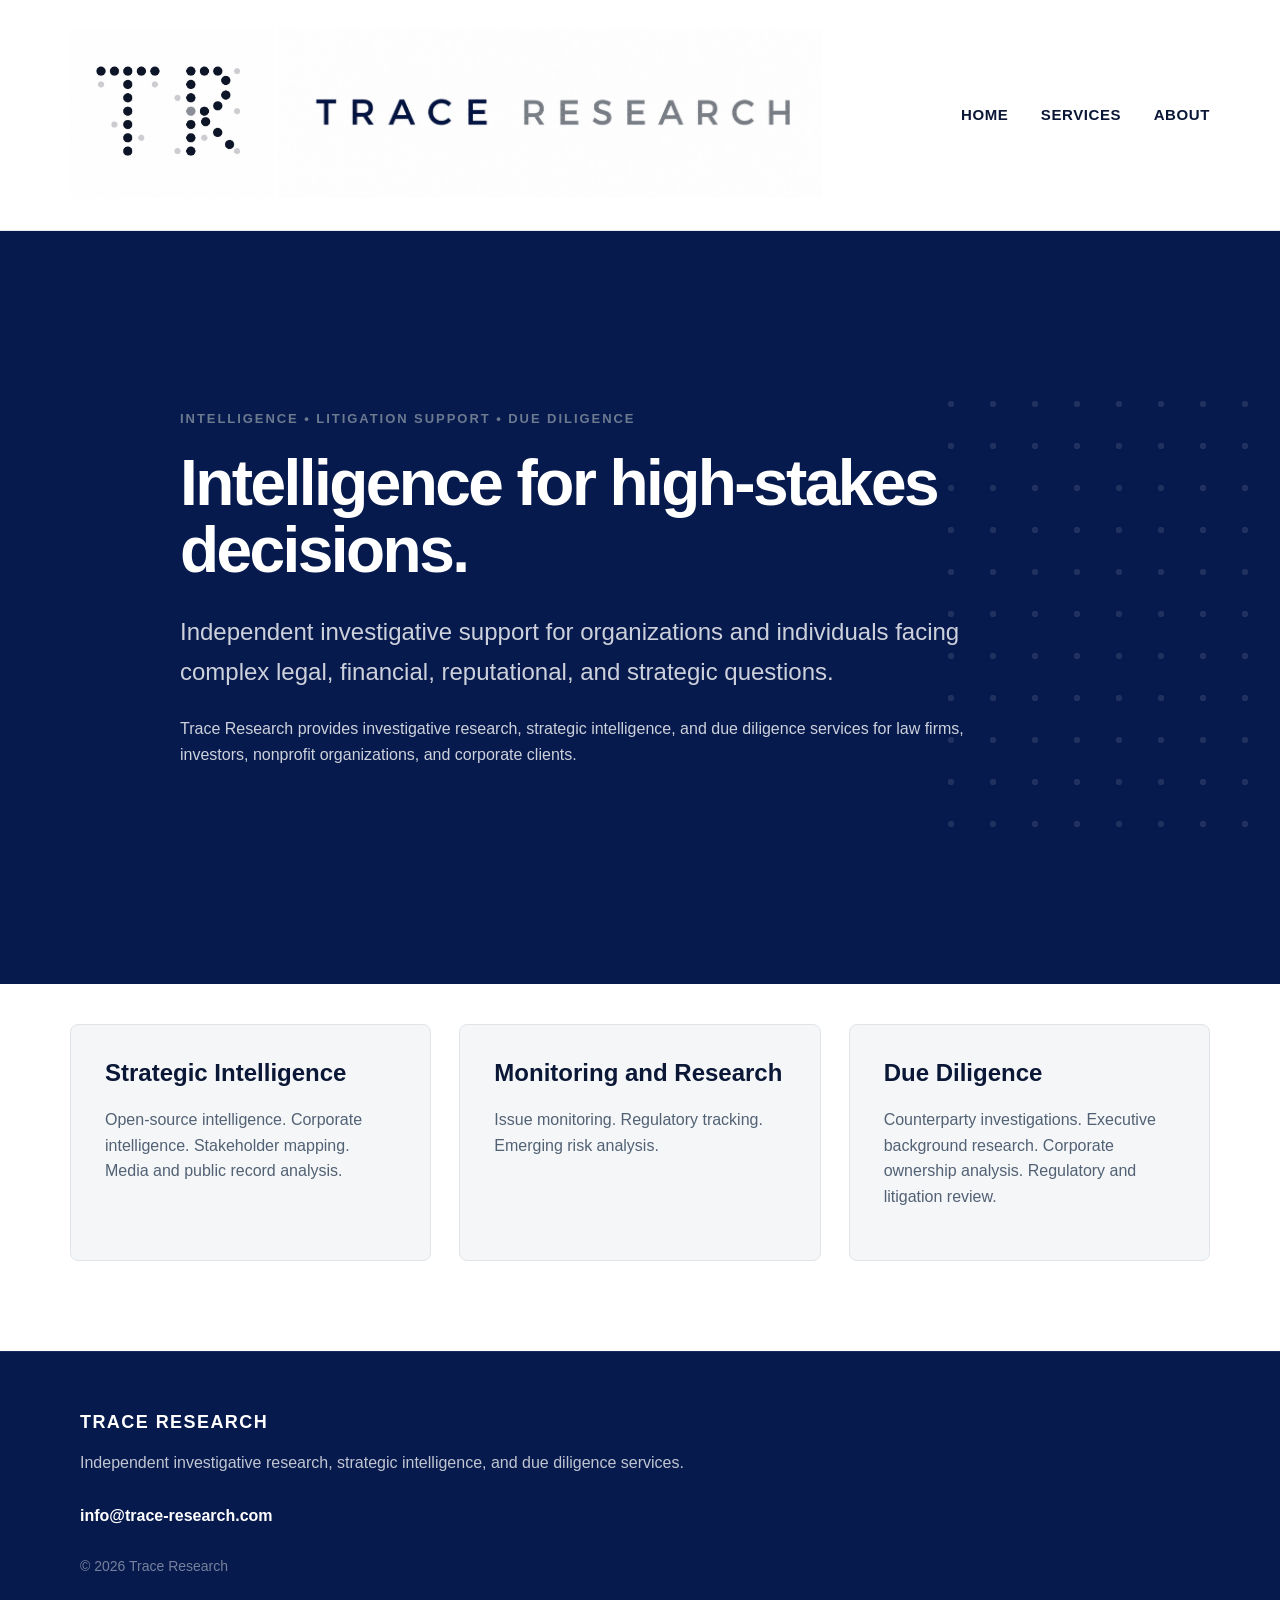
==== index.html @ 45f41316 "Update site language and add header logo." ====
<!DOCTYPE html>
<html lang="en">
<head>
  <meta charset="UTF-8">
  <meta name="viewport" content="width=device-width, initial-scale=1.0">
  <title>Trace Research</title>
  <link rel="stylesheet" href="styles.css">
</head>


<body>

<header>
    <div class="logo-container">
<img src="logo2.jpeg" alt="Trace Research Logo" class="logo-mark">
<img src="trace logo 3.png" alt="Trace Research" class="logo-wordmark">
    </div>

    <nav>
        <a href="index.html">Home</a>
        <a href="services.html">Services</a>
        <a href="about.html">About</a>
    </nav>
</header>

<section class="hero">

    <div class="hero-layout">

    <div class="hero-content">
        <!-- your text -->
    </div>

    <div class="hero-graphic">
    <div class="dot-grid"></div>
</div>

</div>

   <section class="hero">

    <div class="eyebrow">
        Intelligence • Litigation Support • Due Diligence
    </div>

    <h1>Intelligence for high-stakes decisions.</h1>

    <p class="hero-intro">
        Independent investigative support for organizations and individuals facing complex legal, financial, reputational, and strategic questions.
    </p>

    <p>
        Trace Research provides investigative research, strategic intelligence, and due diligence services for law firms, investors, nonprofit organizations, and corporate clients. 
    </p>

</section>

</div>

<div class="hero-graphic">
  <div class="dot-grid"></div>
</div>

</section>

</section>

<section class="services-preview">

    <div class="card">
        <h2>Strategic Intelligence</h2>
        <p>
           Open-source intelligence.
           Corporate intelligence.
           Stakeholder mapping.
           Media and public record analysis. 
        </p>
    </div>

    <div class="card">
        <h2>Monitoring and Research</h2>
        <p>
          Issue monitoring.
          Regulatory tracking.
          Emerging risk analysis. 
        </p>
    </div>

    <div class="card">
        <h2>Due Diligence</h2>
        <p>
            Counterparty investigations.
            Executive background research.
            Corporate ownership analysis.
            Regulatory and litigation review.
        </p>
    </div>

</section>

<footer>
    <div class="footer-content">
        <h3>Trace Research</h3>

        <p>
            Independent investigative research, strategic intelligence,
            and due diligence services.
        </p>

        <a href="mailto:info@trace-research.com">
            info@trace-research.com
        </a>

        <p class="copyright">
            © 2026 Trace Research
        </p>
    </div>
</footer>
</body>
</html>
---- styles.css ----
* {
  box-sizing: border-box;
}

body {
  margin: 0;
  font-family: Arial, Helvetica, sans-serif;
  background: #ffffff;
  color: #0b1736;
}

header {
  display: flex;
  justify-content: space-between;
  align-items: center;
  padding: 28px 70px;
  border-bottom: 1px solid #e6e8ec;
}

.logo-container img {
  height: 170px;
  width: auto;

  .logo-container {
    display: flex;
    align-items: center;
    gap: 24px;
}

.logo-mark {
    height: 110px;
    width: auto;
}

.logo-wordmark {
    height: 42px;
    width: auto;
}
}

nav a {
  margin-left: 28px;
  text-decoration: none;
  color: #0b1736;
  font-size: 15px;
  font-weight: 600;
  letter-spacing: 0.04em;
  text-transform: uppercase;
}

.hero {
    position: relative;
    background: #071a4d;
    color: white;
    padding: 90px 90px 100px;
    overflow: hidden;

}

.hero h1 {
  font-size: 64px;
  line-height: 1.05;
  margin: 0 0 28px;
  letter-spacing: -0.04em;
}

.hero p {
    Trusted by attorneys, investors, family offices, and private clients requiring discreet investigative support.
  font-size: 22px;
  line-height: 1.65;
  max-width: 850px;
  color: rgba(255,255,255,.8);
}

.button {
  display: inline-block;
  margin-top: 34px;
  padding: 16px 26px;
  background: #0b1736;
  color: white;
  text-decoration: none;
  border-radius: 4px;
  font-weight: 700;
}

.services-preview {
  display: grid;
  grid-template-columns: repeat(3, 1fr);
  gap: 28px;
  padding: 40px 70px 90px;
}

.card {
  background: #f4f6f8;
  padding: 34px;
  border-radius: 8px;
  border: 1px solid #e1e5ea;
}

.card h2 {
  margin-top: 0;
  font-size: 24px;
}

.card p {
  color: #526174;
  line-height: 1.6;
}

.eyebrow {
    text-transform: uppercase;
    letter-spacing: 0.15em;
    font-size: 13px;
    font-weight: 700;
    color: #6C7A90;
    margin-bottom: 24px;
}

.hero-intro {
    font-size: 24px;
    line-height: 1.5;
    color: #071a4d;
    max-width: 850px;
    margin-bottom: 24px;
}

.hero-layout {
    display: grid;
    grid-template-columns: 1.2fr 0.8fr;
    align-items: center;
    gap: 80px;
}

.hero-layout {
    display: grid;
    grid-template-columns: 1.3fr 0.7fr;
    gap: 60px;
    align-items: center;
}

.hero-graphic {
    position: absolute;
    right: -100px;
    top: 50%;
    transform: translateY(-50%);
    z-index: 1;
}

  .dot-grid {
    width: 450px;
    height: 450px;

    background-image:
      radial-gradient(circle,
      rgba(255,255,255,.10) 3px,
      transparent 3px);

    background-size: 42px 42px;

    opacity: .5;
}
.page-hero {
  background: #071a4d;
  color: white;
  padding: 110px 70px 90px;
}

.page-hero h1 {
  font-size: 56px;
  line-height: 1.08;
  max-width: 900px;
  margin: 0 0 28px;
  letter-spacing: -0.04em;
}

.page-hero p {
  font-size: 22px;
  line-height: 1.6;
  max-width: 850px;
  color: rgba(255,255,255,0.75);
}

.content-section {
  padding: 80px 70px;
}

.two-column {
  display: grid;
  grid-template-columns: 0.8fr 1.4fr;
  gap: 80px;
}

.content-section h2 {
  font-size: 36px;
  margin: 0;
  color: #071a4d;
}

.content-section p {
  font-size: 20px;
  line-height: 1.7;
  color: #46546a;
  margin-top: 0;
}

.values-grid,
.capabilities-grid {
  display: grid;
  grid-template-columns: repeat(3, 1fr);
  gap: 28px;
  padding: 20px 70px 90px;
}

.capabilities-grid {
  grid-template-columns: repeat(2, 1fr);
  padding-top: 80px;
}

.value-card,
.capability-card {
  background: #f4f6f8;
  border: 1px solid #e1e5ea;
  border-radius: 8px;
  padding: 34px;
}

.capability-card span {
  display: block;
  color: #6c7a90;
  font-weight: 700;
  letter-spacing: 0.12em;
  margin-bottom: 22px;
}

.value-card h3,
.capability-card h2 {
  margin-top: 0;
  color: #071a4d;
}

.value-card p,
.capability-card p {
  color: #526174;
  line-height: 1.65;
}

footer {
    background: #071a4d;
    color: white;
    padding: 60px 80px;
    border-top: 1px solid rgba(255,255,255,.08);
}

.footer-content {
    max-width: 900px;
}

.footer-content h3 {
    margin: 0 0 15px;
    letter-spacing: .08em;
    text-transform: uppercase;
    font-size: 18px;
}

.footer-content p {
    color: rgba(255,255,255,.75);
    line-height: 1.7;
}

.footer-content a {
    display: inline-block;
    margin-top: 15px;
    color: white;
    text-decoration: none;
    font-weight: 600;
}

.copyright {
    margin-top: 30px;
    font-size: 14px;
    opacity: .6;
}

.about-content {
  max-width: 900px;
  margin: 0 auto;
  padding: 80px 40px;
}

.about-content p {
  font-size: 20px;
  line-height: 1.65;
  color: #0b1736;
  margin-bottom: 28px;
}

.about-kicker {
  font-size: 28px !important;
  line-height: 1.3 !important;
  color: #46546a !important;
  margin-bottom: 36px !important;
}
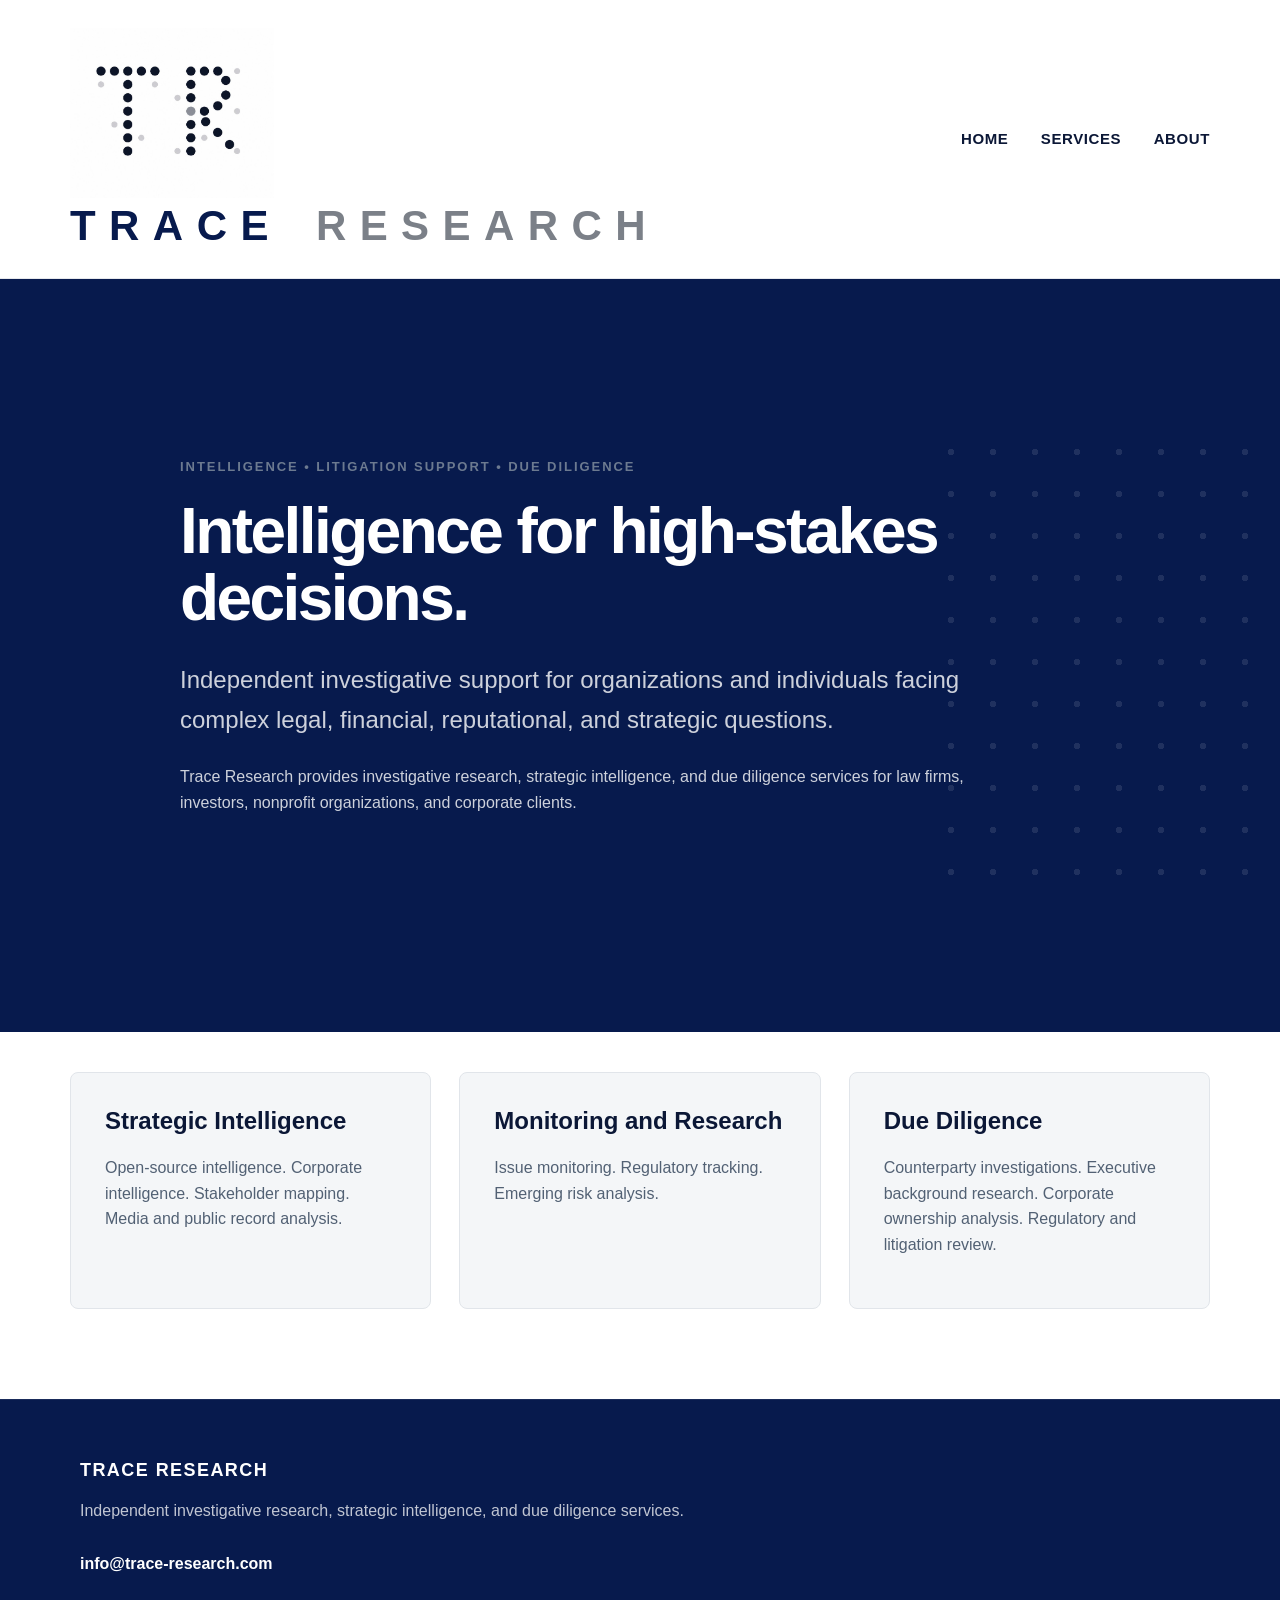
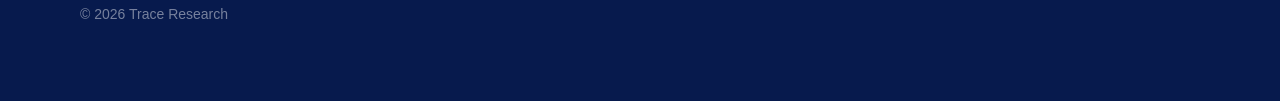
==== commit f5ab5990: "Update logo header and index text" ====
--- a/index.html
+++ b/index.html
@@ -7,13 +7,16 @@
   <link rel="stylesheet" href="styles.css">
 </head>
 
-
 <body>
 
 <header>
     <div class="logo-container">
 <img src="logo2.jpeg" alt="Trace Research Logo" class="logo-mark">
-<img src="trace logo 3.png" alt="Trace Research" class="logo-wordmark">
+
+<div class="animated-wordmark">
+    <span class="trace-word">TRACE</span>
+    <span class="rotating-word" id="rotatingWord">RESEARCH</span>
+</div>
     </div>
 
     <nav>
@@ -116,5 +119,24 @@
         </p>
     </div>
 </footer>
+<script>
+  const rotatingWord = document.getElementById("rotatingWord");
+  const words = ["RESEARCH", "STRATEGIES", "COMMUNICATIONS"];
+  let index = 0;
+
+  const interval = setInterval(() => {
+    rotatingWord.classList.add("fade-out");
+
+    setTimeout(() => {
+      index++;
+      rotatingWord.textContent = words[index];
+      rotatingWord.classList.remove("fade-out");
+
+      if (index === words.length - 1) {
+        clearInterval(interval);
+      }
+    }, 450);
+  }, 1100);
+</script>
 </body>
 </html>
--- a/styles.css
+++ b/styles.css
@@ -37,6 +37,32 @@
     height: 42px;
     width: auto;
 }
+}
+
+.animated-wordmark {
+  display: flex;
+  align-items: center;
+  gap: 34px;
+  font-family: Arial, Helvetica, sans-serif;
+  font-weight: 700;
+  letter-spacing: 0.32em;
+  font-size: 42px;
+  text-transform: uppercase;
+  white-space: nowrap;
+}
+
+.trace-word {
+  color: #071a4d;
+}
+
+.rotating-word {
+  color: #7b8088;
+  transition: opacity 0.45s ease, transform 0.45s ease;
+}
+
+.rotating-word.fade-out {
+  opacity: 0;
+  transform: translateY(8px);
 }
 
 nav a {
@@ -300,4 +326,88 @@
   line-height: 1.3 !important;
   color: #46546a !important;
   margin-bottom: 36px !important;
+}
+
+@media (max-width: 768px) {
+  header {
+    flex-direction: column;
+    align-items: flex-start;
+    padding: 28px 24px;
+    gap: 24px;
+  }
+
+  .logo-container {
+    flex-direction: column;
+    align-items: flex-start;
+    gap: 12px;
+  }
+
+  .logo-mark {
+    height: 90px;
+  }
+
+  .logo-wordmark {
+    height: 28px;
+  }
+
+  nav {
+    display: flex;
+    gap: 18px;
+    flex-wrap: wrap;
+  }
+
+  nav a {
+    margin-left: 0;
+    font-size: 13px;
+  }
+
+  .hero,
+  .page-hero {
+    padding: 70px 24px;
+  }
+
+  .hero h1,
+  .page-hero h1 {
+    font-size: 42px;
+    line-height: 1.08;
+  }
+
+  .hero p,
+  .hero-intro,
+  .page-hero p {
+    font-size: 18px;
+    line-height: 1.6;
+  }
+
+  .hero-graphic,
+  .dot-grid {
+    display: none;
+  }
+
+  .services-preview,
+  .capabilities-grid,
+  .values-grid {
+    grid-template-columns: 1fr;
+    padding: 40px 24px;
+  }
+
+  .card,
+  .capability-card,
+  .value-card {
+    padding: 28px;
+  }
+
+  .about-content,
+  .content-section {
+    padding: 60px 24px;
+  }
+
+  .two-column {
+    grid-template-columns: 1fr;
+    gap: 32px;
+  }
+
+  footer {
+    padding: 50px 24px;
+  }
 }
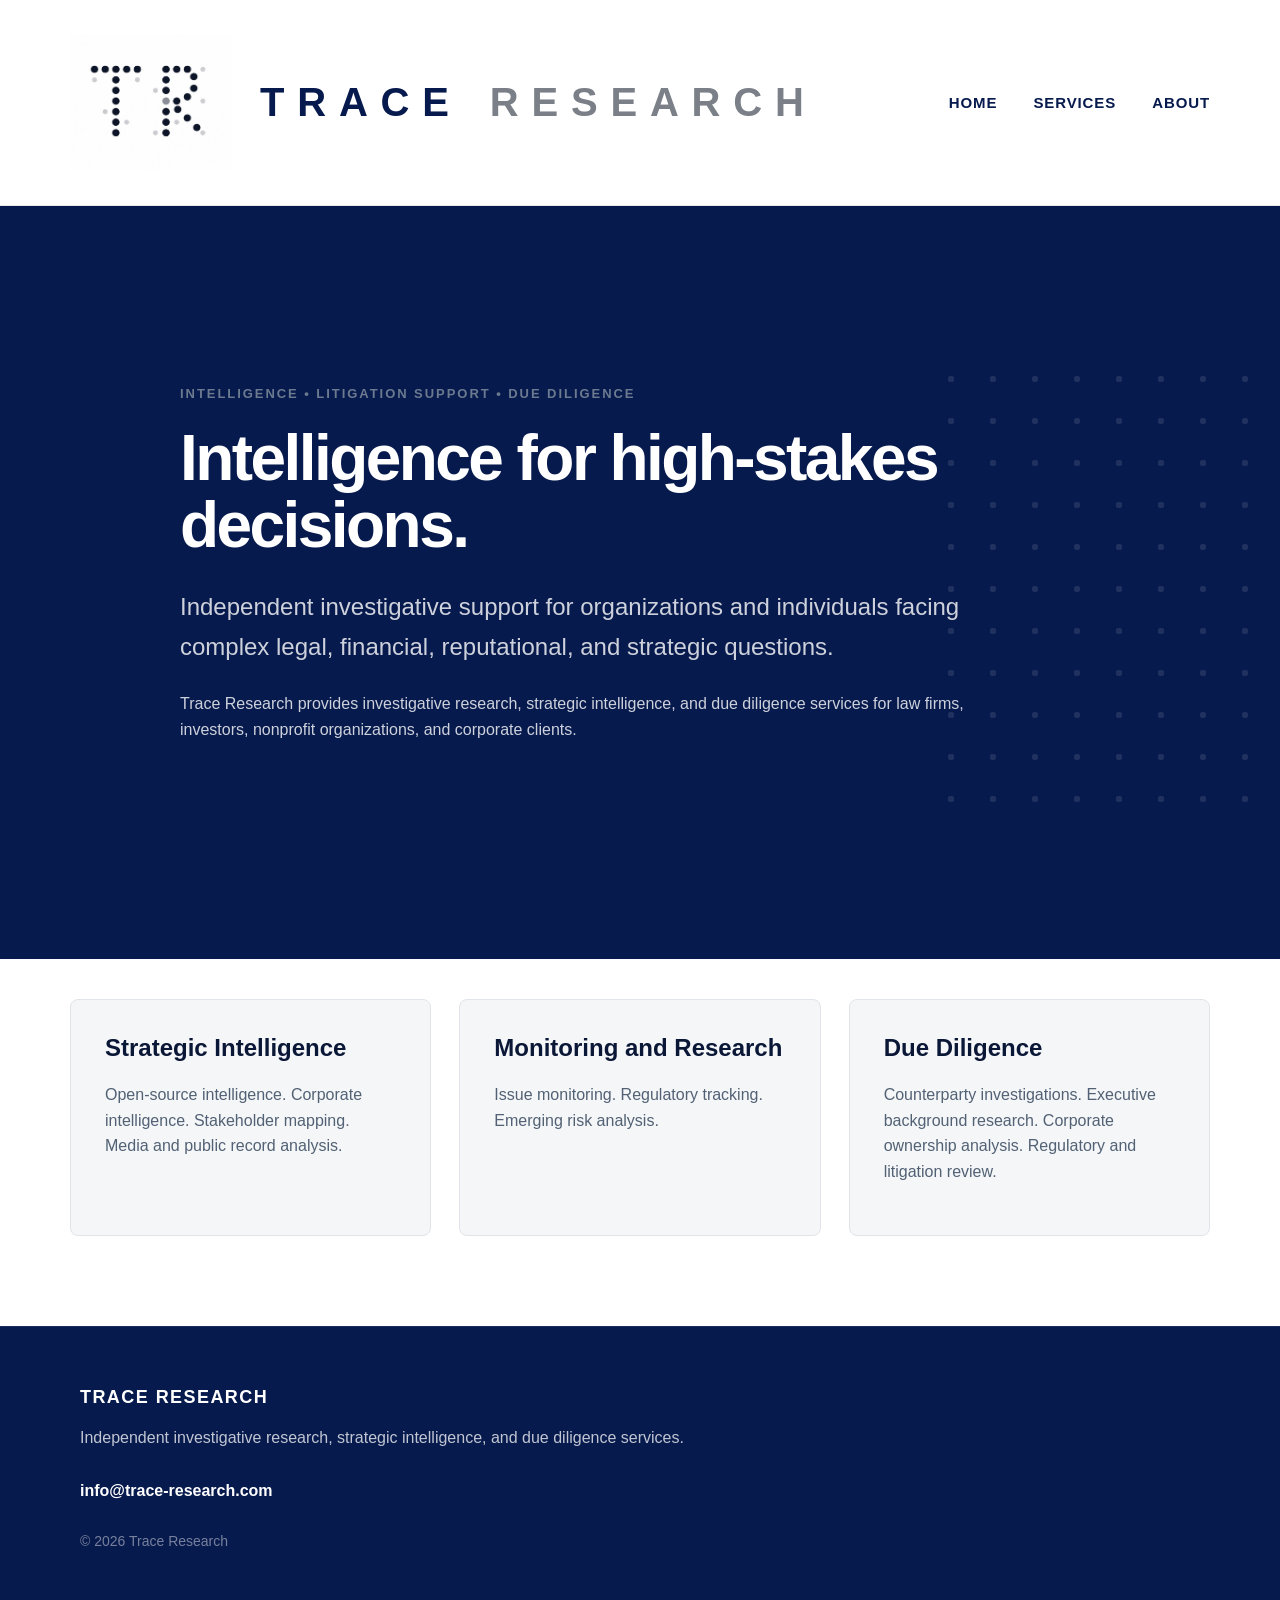
==== commit 0285c87b: "update media visibility and logo placement" ====
--- a/index.html
+++ b/index.html
@@ -10,20 +10,22 @@
 <body>
 
 <header>
-    <div class="logo-container">
-<img src="logo2.jpeg" alt="Trace Research Logo" class="logo-mark">
+  <div class="logo-container">
+    <a href="index.html" class="brand-link">
+      <img src="logo2.jpeg" alt="TR Logo" class="logo-mark">
 
-<div class="animated-wordmark">
-    <span class="trace-word">TRACE</span>
-    <span class="rotating-word" id="rotatingWord">RESEARCH</span>
-</div>
-    </div>
+      <div class="animated-wordmark">
+        <span class="trace-word">TRACE</span>
+        <span class="rotating-word" id="rotatingWord">RESEARCH</span>
+      </div>
+    </a>
+  </div>
 
-    <nav>
-        <a href="index.html">Home</a>
-        <a href="services.html">Services</a>
-        <a href="about.html">About</a>
-    </nav>
+  <nav>
+    <a href="index.html">Home</a>
+    <a href="services.html">Services</a>
+    <a href="about.html">About</a>
+  </nav>
 </header>
 
 <section class="hero">
@@ -120,23 +122,33 @@
     </div>
 </footer>
 <script>
-  const rotatingWord = document.getElementById("rotatingWord");
-  const words = ["RESEARCH", "STRATEGIES", "COMMUNICATIONS"];
-  let index = 0;
+const rotatingWord = document.getElementById("rotatingWord");
 
-  const interval = setInterval(() => {
-    rotatingWord.classList.add("fade-out");
+const words = [
+  "RESEARCH",
+  "STRATEGY",
+  "COMMUNICATIONS",
+  "RESEARCH"
+];
 
-    setTimeout(() => {
-      index++;
-      rotatingWord.textContent = words[index];
-      rotatingWord.classList.remove("fade-out");
+let index = 0;
 
-      if (index === words.length - 1) {
-        clearInterval(interval);
-      }
-    }, 450);
-  }, 1100);
+const interval = setInterval(() => {
+  rotatingWord.classList.add("fade-out");
+
+  setTimeout(() => {
+    index++;
+
+    rotatingWord.textContent = words[index];
+
+    rotatingWord.classList.remove("fade-out");
+
+    if (index === words.length - 1) {
+      clearInterval(interval);
+    }
+  }, 500);
+
+}, 2000);
 </script>
 </body>
 </html>
--- a/styles.css
+++ b/styles.css
@@ -14,39 +14,37 @@
   display: flex;
   justify-content: space-between;
   align-items: center;
-  padding: 28px 70px;
+  padding: 35px 70px;
   border-bottom: 1px solid #e6e8ec;
-}
-
-.logo-container img {
-  height: 170px;
+  background: white;
+}
+
+.logo-container {
+  display: flex;
+  align-items: center;
+}
+
+.brand-link {
+  display: flex;
+  align-items: center;
+  gap: 28px;
+  text-decoration: none;
+}
+
+.logo-mark {
+  height: 135px;
   width: auto;
-
-  .logo-container {
-    display: flex;
-    align-items: center;
-    gap: 24px;
-}
-
-.logo-mark {
-    height: 110px;
-    width: auto;
-}
-
-.logo-wordmark {
-    height: 42px;
-    width: auto;
-}
+  display: block;
 }
 
 .animated-wordmark {
   display: flex;
   align-items: center;
-  gap: 34px;
+  gap: 28px;
   font-family: Arial, Helvetica, sans-serif;
   font-weight: 700;
   letter-spacing: 0.32em;
-  font-size: 42px;
+  font-size: 40px;
   text-transform: uppercase;
   white-space: nowrap;
 }
@@ -57,7 +55,7 @@
 
 .rotating-word {
   color: #7b8088;
-  transition: opacity 0.45s ease, transform 0.45s ease;
+  transition: opacity .45s ease, transform .45s ease;
 }
 
 .rotating-word.fade-out {
@@ -65,13 +63,19 @@
   transform: translateY(8px);
 }
 
+nav {
+  display: flex;
+  gap: 36px;
+  align-items: center;
+}
+
 nav a {
-  margin-left: 28px;
+  margin-left: 0;
   text-decoration: none;
-  color: #0b1736;
+  color: #071a4d;
   font-size: 15px;
-  font-weight: 600;
-  letter-spacing: 0.04em;
+  font-weight: 700;
+  letter-spacing: .06em;
   text-transform: uppercase;
 }
 
@@ -328,86 +332,56 @@
   margin-bottom: 36px !important;
 }
 
-@media (max-width: 768px) {
+@media (max-width: 900px) {
   header {
+    padding: 28px 24px;
     flex-direction: column;
     align-items: flex-start;
-    padding: 28px 24px;
     gap: 24px;
   }
 
-  .logo-container {
+  .brand-link {
+    gap: 16px;
+  }
+
+  .logo-mark {
+    height: 90px;
+  }
+
+  .animated-wordmark {
+    font-size: 24px;
+    letter-spacing: 0.22em;
+    gap: 14px;
+  }
+
+  nav {
+    gap: 22px;
+    flex-wrap: wrap;
+  }
+
+  nav a {
+    font-size: 13px;
+  }
+}
+
+@media (max-width: 520px) {
+  .brand-link {
+    align-items: flex-start;
+  }
+
+  .logo-mark {
+    height: 72px;
+  }
+
+  .animated-wordmark {
     flex-direction: column;
     align-items: flex-start;
-    gap: 12px;
-  }
-
-  .logo-mark {
-    height: 90px;
-  }
-
-  .logo-wordmark {
-    height: 28px;
-  }
-
-  nav {
-    display: flex;
-    gap: 18px;
-    flex-wrap: wrap;
-  }
-
-  nav a {
-    margin-left: 0;
-    font-size: 13px;
-  }
-
-  .hero,
-  .page-hero {
-    padding: 70px 24px;
-  }
-
-  .hero h1,
-  .page-hero h1 {
-    font-size: 42px;
-    line-height: 1.08;
-  }
-
-  .hero p,
-  .hero-intro,
-  .page-hero p {
-    font-size: 18px;
-    line-height: 1.6;
-  }
-
-  .hero-graphic,
-  .dot-grid {
-    display: none;
-  }
-
-  .services-preview,
-  .capabilities-grid,
-  .values-grid {
-    grid-template-columns: 1fr;
-    padding: 40px 24px;
-  }
-
-  .card,
-  .capability-card,
-  .value-card {
-    padding: 28px;
-  }
-
-  .about-content,
-  .content-section {
-    padding: 60px 24px;
-  }
-
-  .two-column {
-    grid-template-columns: 1fr;
-    gap: 32px;
-  }
-
-  footer {
-    padding: 50px 24px;
+    gap: 4px;
+    font-size: 22px;
+    letter-spacing: 0.18em;
+  }
+
+  header {
+    gap: 20px;
   }
 }
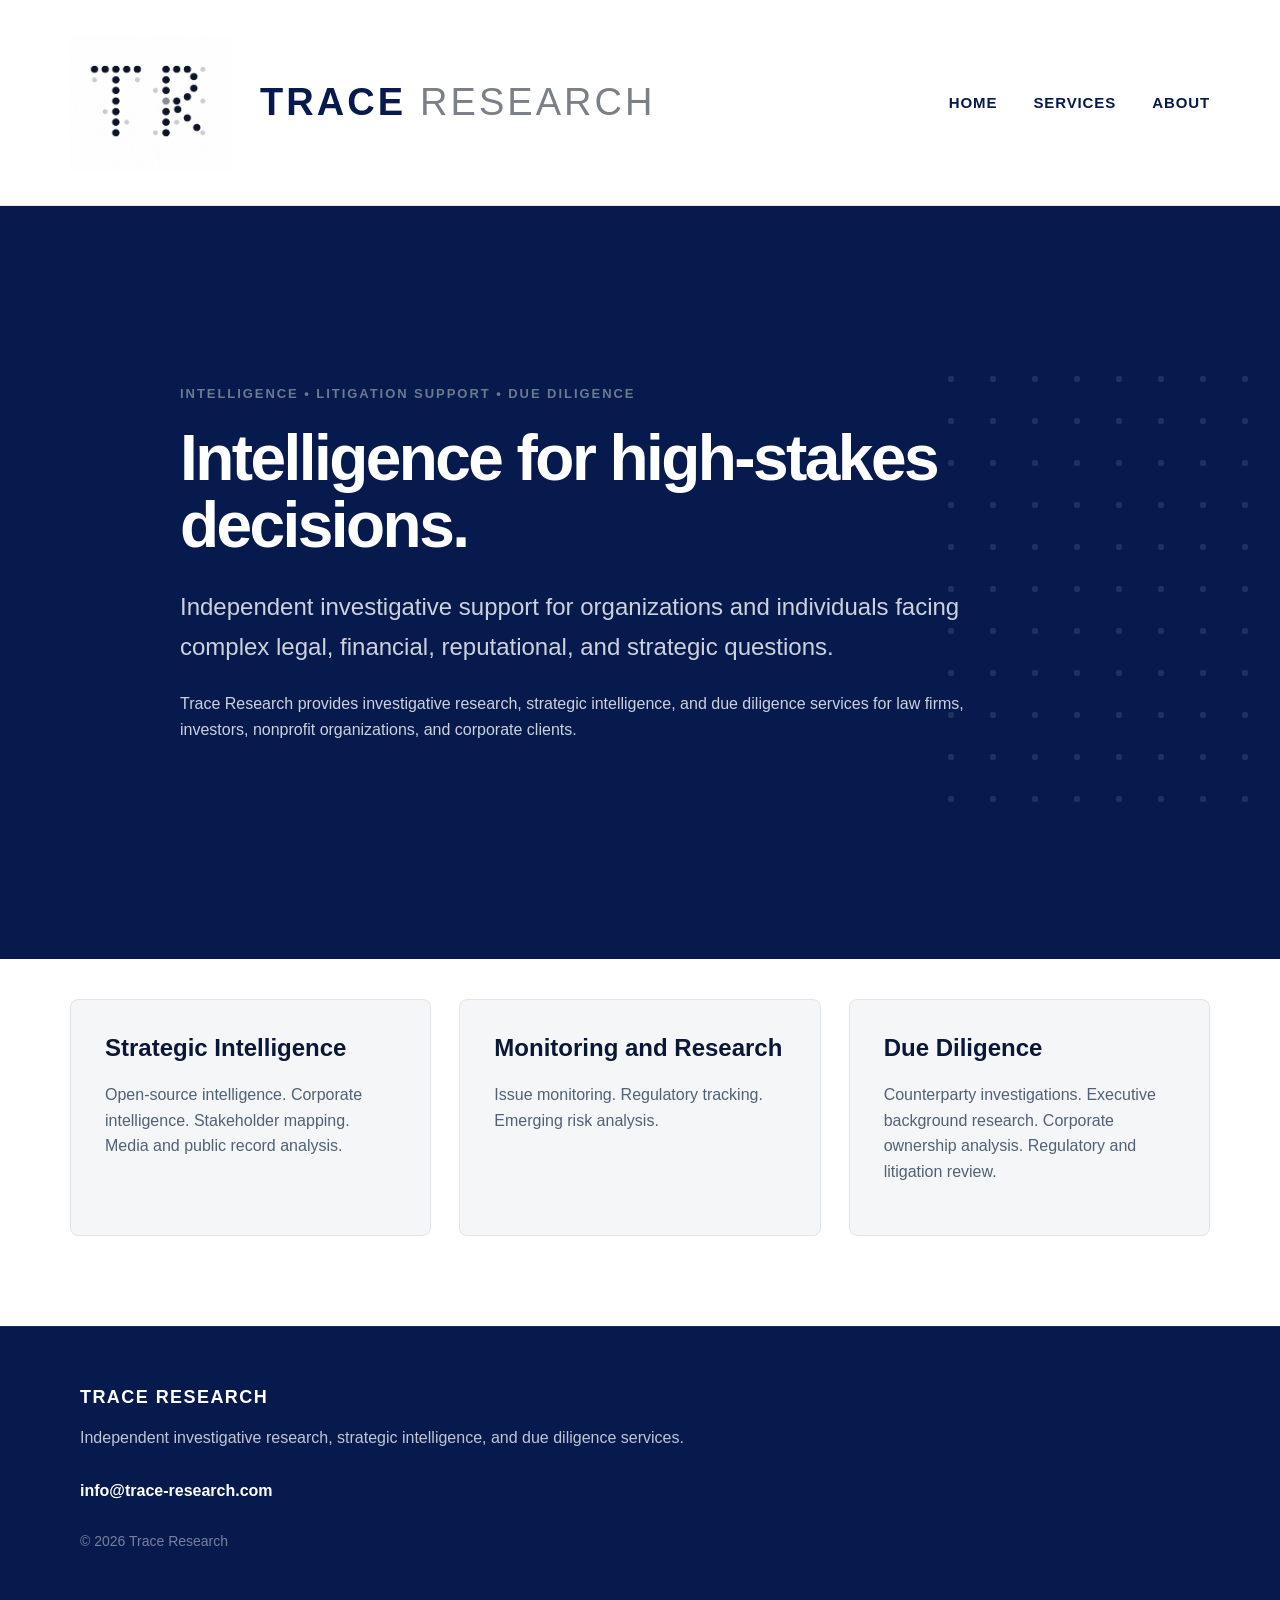
==== commit e186e591: "Update animated logo" ====
--- a/index.html
+++ b/index.html
@@ -126,7 +126,7 @@
 
 const words = [
   "RESEARCH",
-  "STRATEGY",
+  "STRATEGIES",
   "COMMUNICATIONS",
   "RESEARCH"
 ];
--- a/styles.css
+++ b/styles.css
@@ -40,21 +40,21 @@
 .animated-wordmark {
   display: flex;
   align-items: center;
-  gap: 28px;
-  font-family: Arial, Helvetica, sans-serif;
-  font-weight: 700;
-  letter-spacing: 0.32em;
-  font-size: 40px;
+  gap: 14px;
+  font-weight: 700;
+  letter-spacing: 0.08em;
+  font-size: 38px;
   text-transform: uppercase;
-  white-space: nowrap;
 }
 
 .trace-word {
   color: #071a4d;
+  font-weight: 700;
 }
 
 .rotating-word {
   color: #7b8088;
+  font-weight: 500;
   transition: opacity .45s ease, transform .45s ease;
 }
 
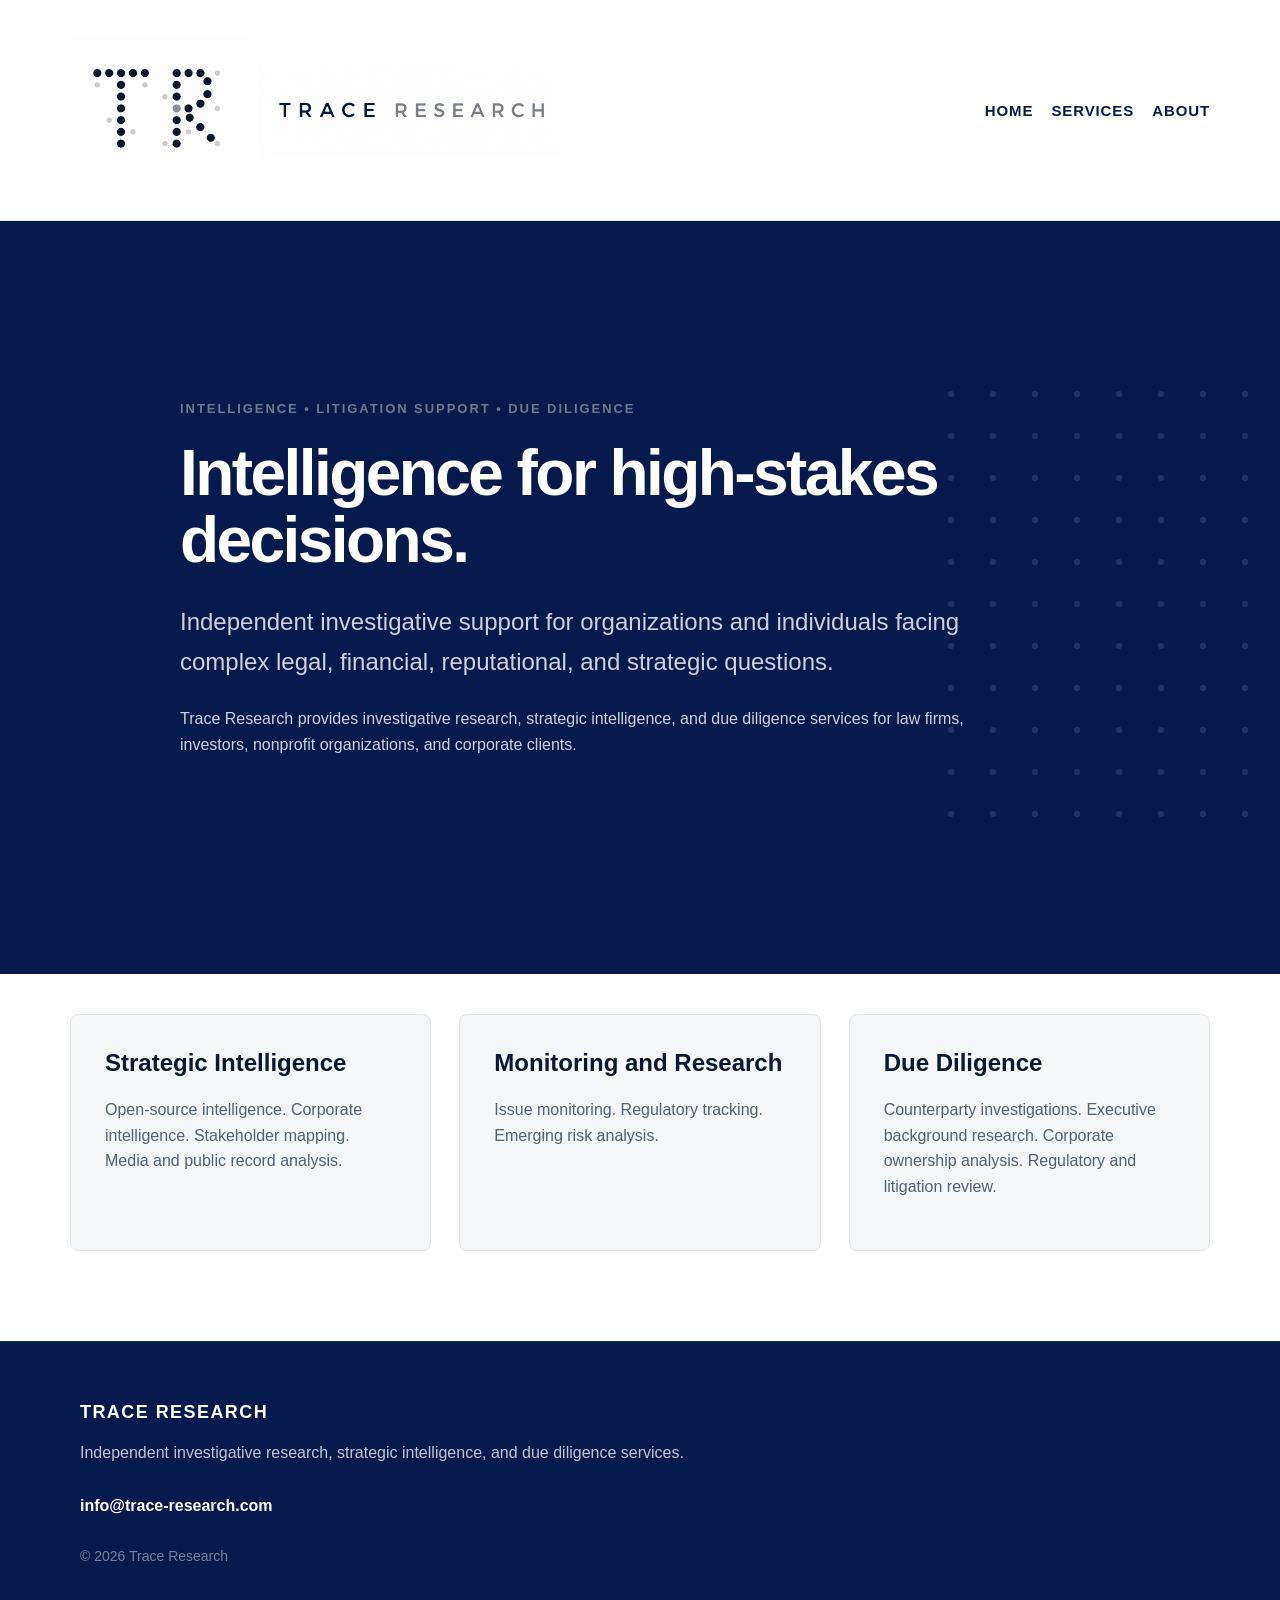
==== commit 0988cd8b: "Update wordmark" ====
--- a/index.html
+++ b/index.html
@@ -5,20 +5,17 @@
   <meta name="viewport" content="width=device-width, initial-scale=1.0">
   <title>Trace Research</title>
   <link rel="stylesheet" href="styles.css">
+  <link rel="preconnect" href="https://fonts.googleapis.com">
+
 </head>
 
 <body>
 
 <header>
-  <div class="logo-container">
-    <a href="index.html" class="brand-link">
-      <img src="logo2.jpeg" alt="TR Logo" class="logo-mark">
-
-      <div class="animated-wordmark">
-        <span class="trace-word">TRACE</span>
-        <span class="rotating-word" id="rotatingWord">RESEARCH</span>
-      </div>
-    </a>
+<div class="logo-container">
+    <img src="logo2.jpeg" alt="Trace Research Logo" class="logo-mark">
+    <img src="trace logo 3.png" alt="Trace Research" class="logo-wordmark">
+</div>
   </div>
 
   <nav>
@@ -121,34 +118,5 @@
         </p>
     </div>
 </footer>
-<script>
-const rotatingWord = document.getElementById("rotatingWord");
-
-const words = [
-  "RESEARCH",
-  "STRATEGIES",
-  "COMMUNICATIONS",
-  "RESEARCH"
-];
-
-let index = 0;
-
-const interval = setInterval(() => {
-  rotatingWord.classList.add("fade-out");
-
-  setTimeout(() => {
-    index++;
-
-    rotatingWord.textContent = words[index];
-
-    rotatingWord.classList.remove("fade-out");
-
-    if (index === words.length - 1) {
-      clearInterval(interval);
-    }
-  }, 500);
-
-}, 2000);
-</script>
 </body>
 </html>
--- a/styles.css
+++ b/styles.css
@@ -20,52 +20,24 @@
 }
 
 .logo-container {
-  display: flex;
-  align-items: center;
-}
-
-.brand-link {
-  display: flex;
-  align-items: center;
-  gap: 28px;
-  text-decoration: none;
+    display: flex;
+    align-items: center;
+    gap: 8px;
 }
 
 .logo-mark {
-  height: 135px;
-  width: auto;
-  display: block;
-}
-
-.animated-wordmark {
-  display: flex;
-  align-items: center;
-  gap: 14px;
-  font-weight: 700;
-  letter-spacing: 0.08em;
-  font-size: 38px;
-  text-transform: uppercase;
-}
-
-.trace-word {
-  color: #071a4d;
-  font-weight: 700;
-}
-
-.rotating-word {
-  color: #7b8088;
-  font-weight: 500;
-  transition: opacity .45s ease, transform .45s ease;
-}
-
-.rotating-word.fade-out {
-  opacity: 0;
-  transform: translateY(8px);
+    height: 150px;
+    width: auto;
+}
+
+.logo-wordmark {
+    height: 95px;
+    width: auto;
 }
 
 nav {
   display: flex;
-  gap: 36px;
+  gap: 18px;
   align-items: center;
 }
 
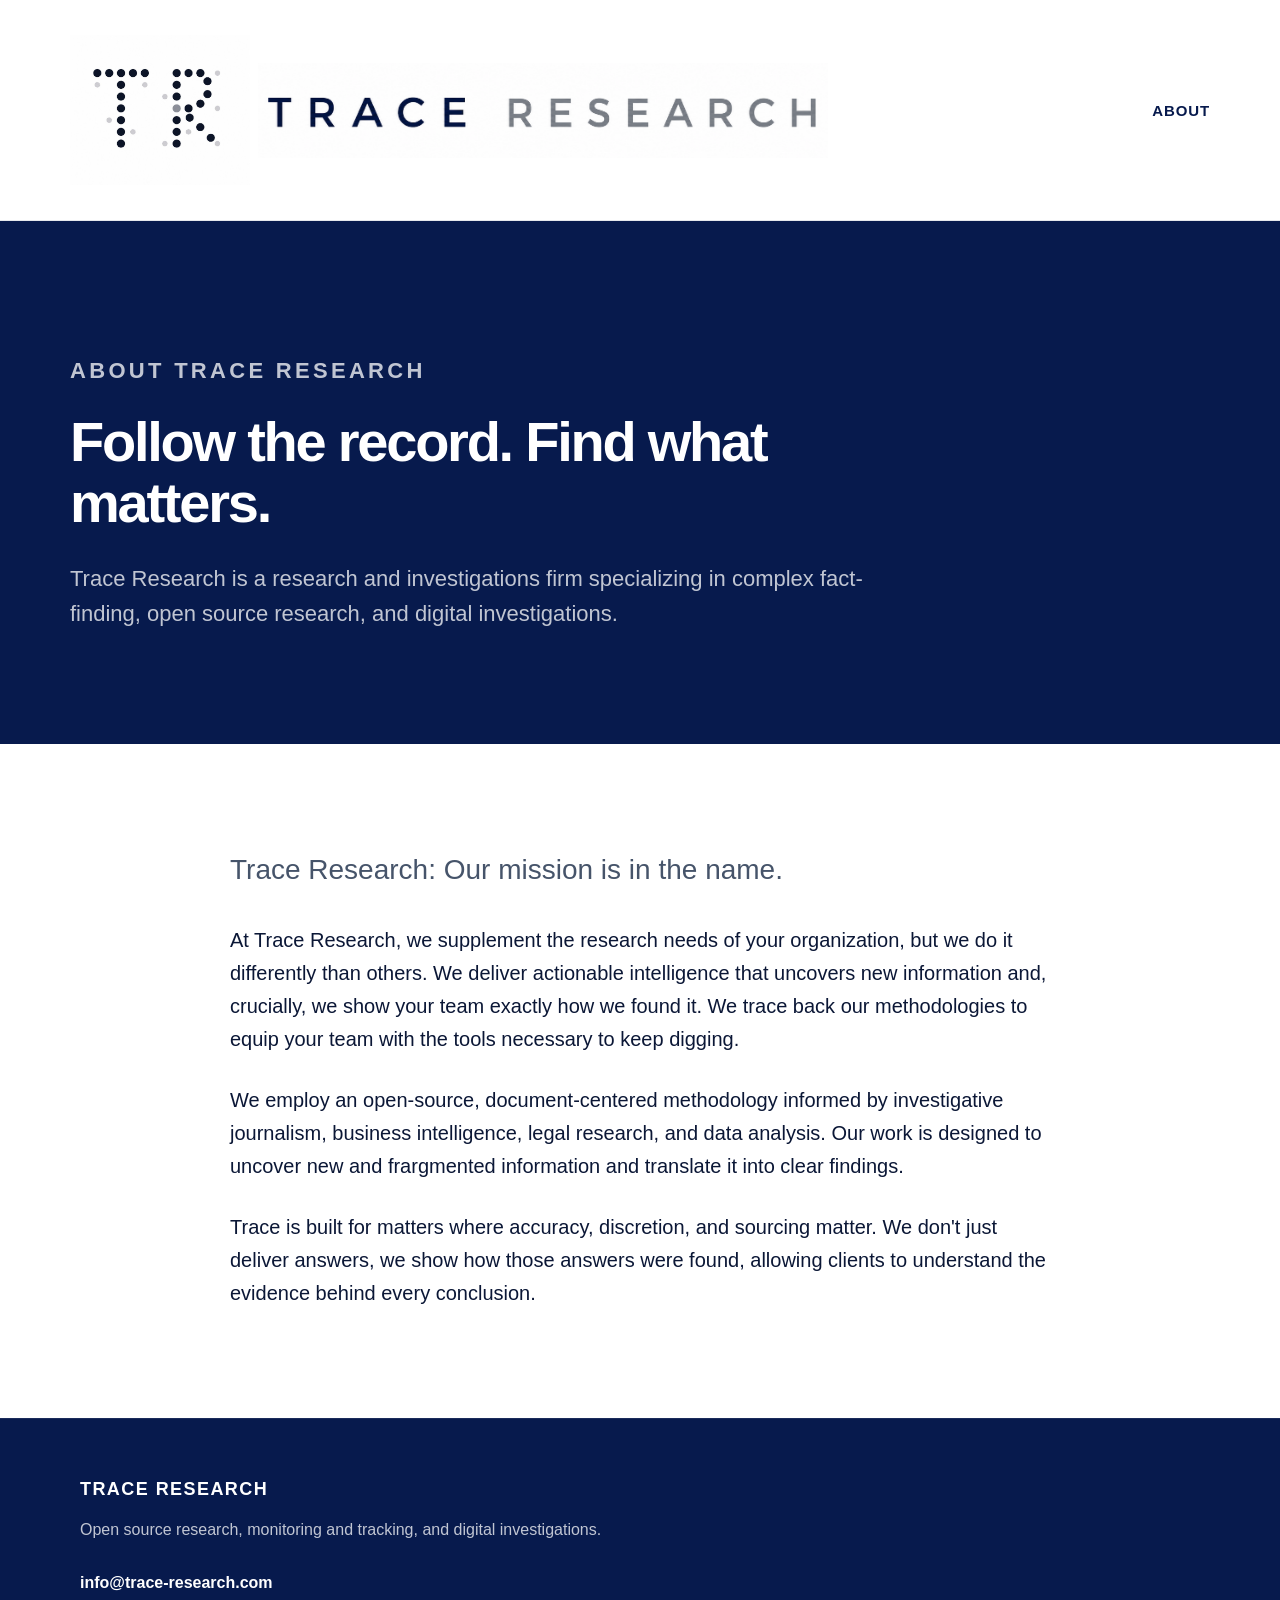
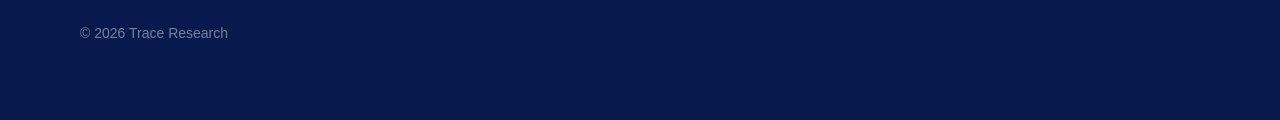
==== commit 9e9d6f91: "update file names" ====
--- a/index.html
+++ b/index.html
@@ -3,13 +3,11 @@
 <head>
   <meta charset="UTF-8">
   <meta name="viewport" content="width=device-width, initial-scale=1.0">
-  <title>Trace Research</title>
+  <title>About | Trace Research</title>
   <link rel="stylesheet" href="styles.css">
   <link rel="preconnect" href="https://fonts.googleapis.com">
-
 </head>
-
-<body>
+<body class="dark-page"></body>
 
 <header>
 <div class="logo-container">
@@ -19,84 +17,36 @@
   </div>
 
   <nav>
-    <a href="index.html">Home</a>
-    <a href="services.html">Services</a>
     <a href="about.html">About</a>
   </nav>
 </header>
 
-<section class="hero">
-
-    <div class="hero-layout">
-
-    <div class="hero-content">
-        <!-- your text -->
-    </div>
-
-    <div class="hero-graphic">
-    <div class="dot-grid"></div>
-</div>
-
-</div>
-
-   <section class="hero">
-
-    <div class="eyebrow">
-        Intelligence • Litigation Support • Due Diligence
-    </div>
-
-    <h1>Intelligence for high-stakes decisions.</h1>
-
-    <p class="hero-intro">
-        Independent investigative support for organizations and individuals facing complex legal, financial, reputational, and strategic questions.
-    </p>
-
-    <p>
-        Trace Research provides investigative research, strategic intelligence, and due diligence services for law firms, investors, nonprofit organizations, and corporate clients. 
-    </p>
-
+<section class="page-hero">
+  <p class="eyebrow">About Trace Research</p>
+  <h1>Follow the record. Find what matters.</h1>
+  <p>
+   Trace Research is a research and investigations firm specializing in complex fact-finding, 
+   open source research, and digital investigations. 
+  </p>
 </section>
 
-</div>
+<section class="about-content">
 
-<div class="hero-graphic">
-  <div class="dot-grid"></div>
-</div>
+  <p class="about-kicker">
+    Trace Research: Our mission is in the name.
+  </p>
 
-</section>
+  <p>
+  At Trace Research, we supplement the research needs of your organization, but we do it differently than others. We deliver actionable intelligence that uncovers new information and, crucially, we show your team exactly how we found it. We trace back our methodologies to equip your team with the tools necessary to keep digging.
+  </p>
 
-</section>
+  <p>
+   We employ an open-source, document-centered methodology informed by investigative journalism, business intelligence, legal research, and data analysis. Our work is designed to uncover new and frargmented information and translate it into clear findings.
+  </p>
 
-<section class="services-preview">
-
-    <div class="card">
-        <h2>Strategic Intelligence</h2>
-        <p>
-           Open-source intelligence.
-           Corporate intelligence.
-           Stakeholder mapping.
-           Media and public record analysis. 
-        </p>
-    </div>
-
-    <div class="card">
-        <h2>Monitoring and Research</h2>
-        <p>
-          Issue monitoring.
-          Regulatory tracking.
-          Emerging risk analysis. 
-        </p>
-    </div>
-
-    <div class="card">
-        <h2>Due Diligence</h2>
-        <p>
-            Counterparty investigations.
-            Executive background research.
-            Corporate ownership analysis.
-            Regulatory and litigation review.
-        </p>
-    </div>
+  <p>
+   Trace is built for matters where accuracy, discretion, and sourcing matter. We don't just deliver answers, we show how those answers were found, allowing clients to understand the evidence behind every conclusion.
+  </p>
 
 </section>
 
@@ -105,8 +55,7 @@
         <h3>Trace Research</h3>
 
         <p>
-            Independent investigative research, strategic intelligence,
-            and due diligence services.
+            Open source research, monitoring and tracking, and digital investigations.
         </p>
 
         <a href="mailto:info@trace-research.com">
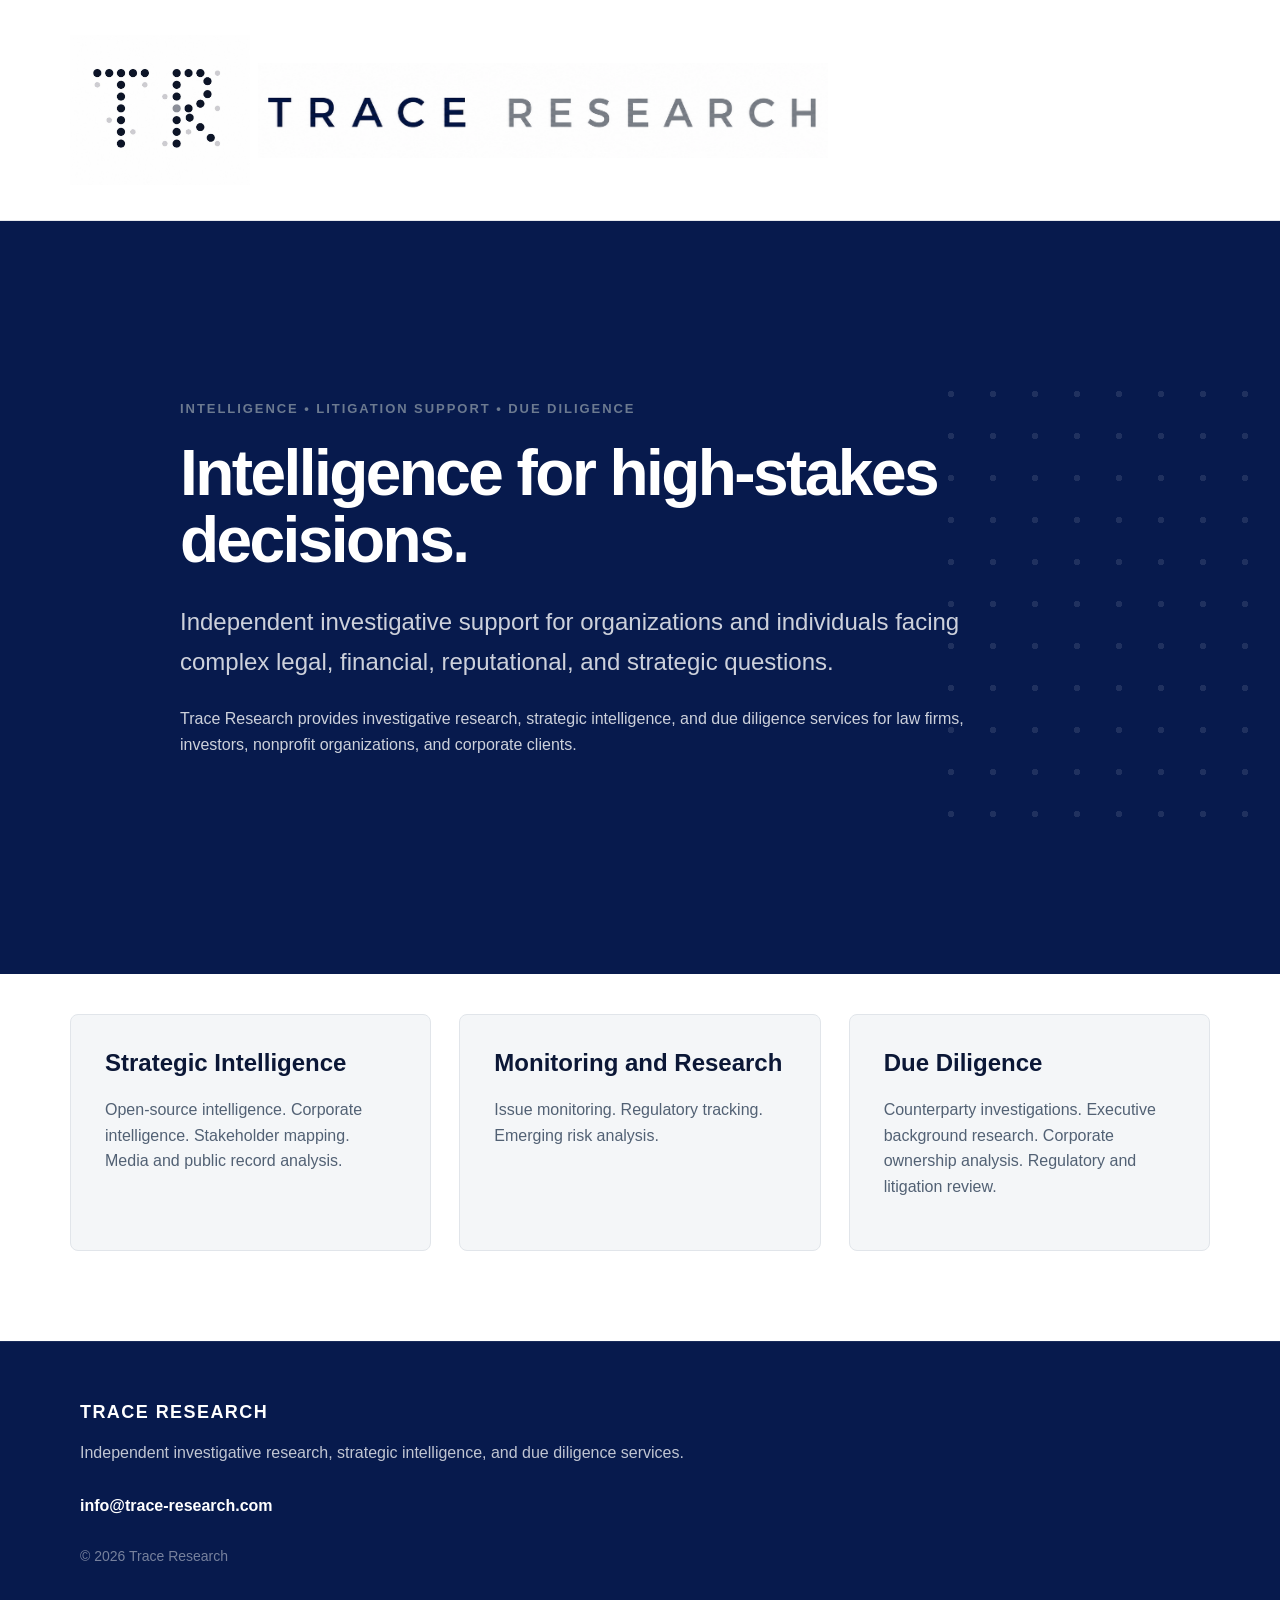
==== commit d48ce7ae: "update navigation" ====
--- a/index.html
+++ b/index.html
@@ -3,11 +3,13 @@
 <head>
   <meta charset="UTF-8">
   <meta name="viewport" content="width=device-width, initial-scale=1.0">
-  <title>About | Trace Research</title>
+  <title>Trace Research</title>
   <link rel="stylesheet" href="styles.css">
   <link rel="preconnect" href="https://fonts.googleapis.com">
+
 </head>
-<body class="dark-page"></body>
+
+<body>
 
 <header>
 <div class="logo-container">
@@ -17,36 +19,81 @@
   </div>
 
   <nav>
-    <a href="about.html">About</a>
   </nav>
 </header>
 
-<section class="page-hero">
-  <p class="eyebrow">About Trace Research</p>
-  <h1>Follow the record. Find what matters.</h1>
-  <p>
-   Trace Research is a research and investigations firm specializing in complex fact-finding, 
-   open source research, and digital investigations. 
-  </p>
+<section class="hero">
+
+    <div class="hero-layout">
+
+    <div class="hero-content">
+        <!-- your text -->
+    </div>
+
+    <div class="hero-graphic">
+    <div class="dot-grid"></div>
+</div>
+
+</div>
+
+   <section class="hero">
+
+    <div class="eyebrow">
+        Intelligence • Litigation Support • Due Diligence
+    </div>
+
+    <h1>Intelligence for high-stakes decisions.</h1>
+
+    <p class="hero-intro">
+        Independent investigative support for organizations and individuals facing complex legal, financial, reputational, and strategic questions.
+    </p>
+
+    <p>
+        Trace Research provides investigative research, strategic intelligence, and due diligence services for law firms, investors, nonprofit organizations, and corporate clients. 
+    </p>
+
 </section>
 
-<section class="about-content">
+</div>
 
-  <p class="about-kicker">
-    Trace Research: Our mission is in the name.
-  </p>
+<div class="hero-graphic">
+  <div class="dot-grid"></div>
+</div>
 
-  <p>
-  At Trace Research, we supplement the research needs of your organization, but we do it differently than others. We deliver actionable intelligence that uncovers new information and, crucially, we show your team exactly how we found it. We trace back our methodologies to equip your team with the tools necessary to keep digging.
-  </p>
+</section>
 
-  <p>
-   We employ an open-source, document-centered methodology informed by investigative journalism, business intelligence, legal research, and data analysis. Our work is designed to uncover new and frargmented information and translate it into clear findings.
-  </p>
+</section>
 
-  <p>
-   Trace is built for matters where accuracy, discretion, and sourcing matter. We don't just deliver answers, we show how those answers were found, allowing clients to understand the evidence behind every conclusion.
-  </p>
+<section class="services-preview">
+
+    <div class="card">
+        <h2>Strategic Intelligence</h2>
+        <p>
+           Open-source intelligence.
+           Corporate intelligence.
+           Stakeholder mapping.
+           Media and public record analysis. 
+        </p>
+    </div>
+
+    <div class="card">
+        <h2>Monitoring and Research</h2>
+        <p>
+          Issue monitoring.
+          Regulatory tracking.
+          Emerging risk analysis. 
+        </p>
+    </div>
+
+    <div class="card">
+        <h2>Due Diligence</h2>
+        <p>
+            Counterparty investigations.
+            Executive background research.
+            Corporate ownership analysis.
+            Regulatory and litigation review.
+        </p>
+    </div>
 
 </section>
 
@@ -55,7 +102,8 @@
         <h3>Trace Research</h3>
 
         <p>
-            Open source research, monitoring and tracking, and digital investigations.
+            Independent investigative research, strategic intelligence,
+            and due diligence services.
         </p>
 
         <a href="mailto:info@trace-research.com">
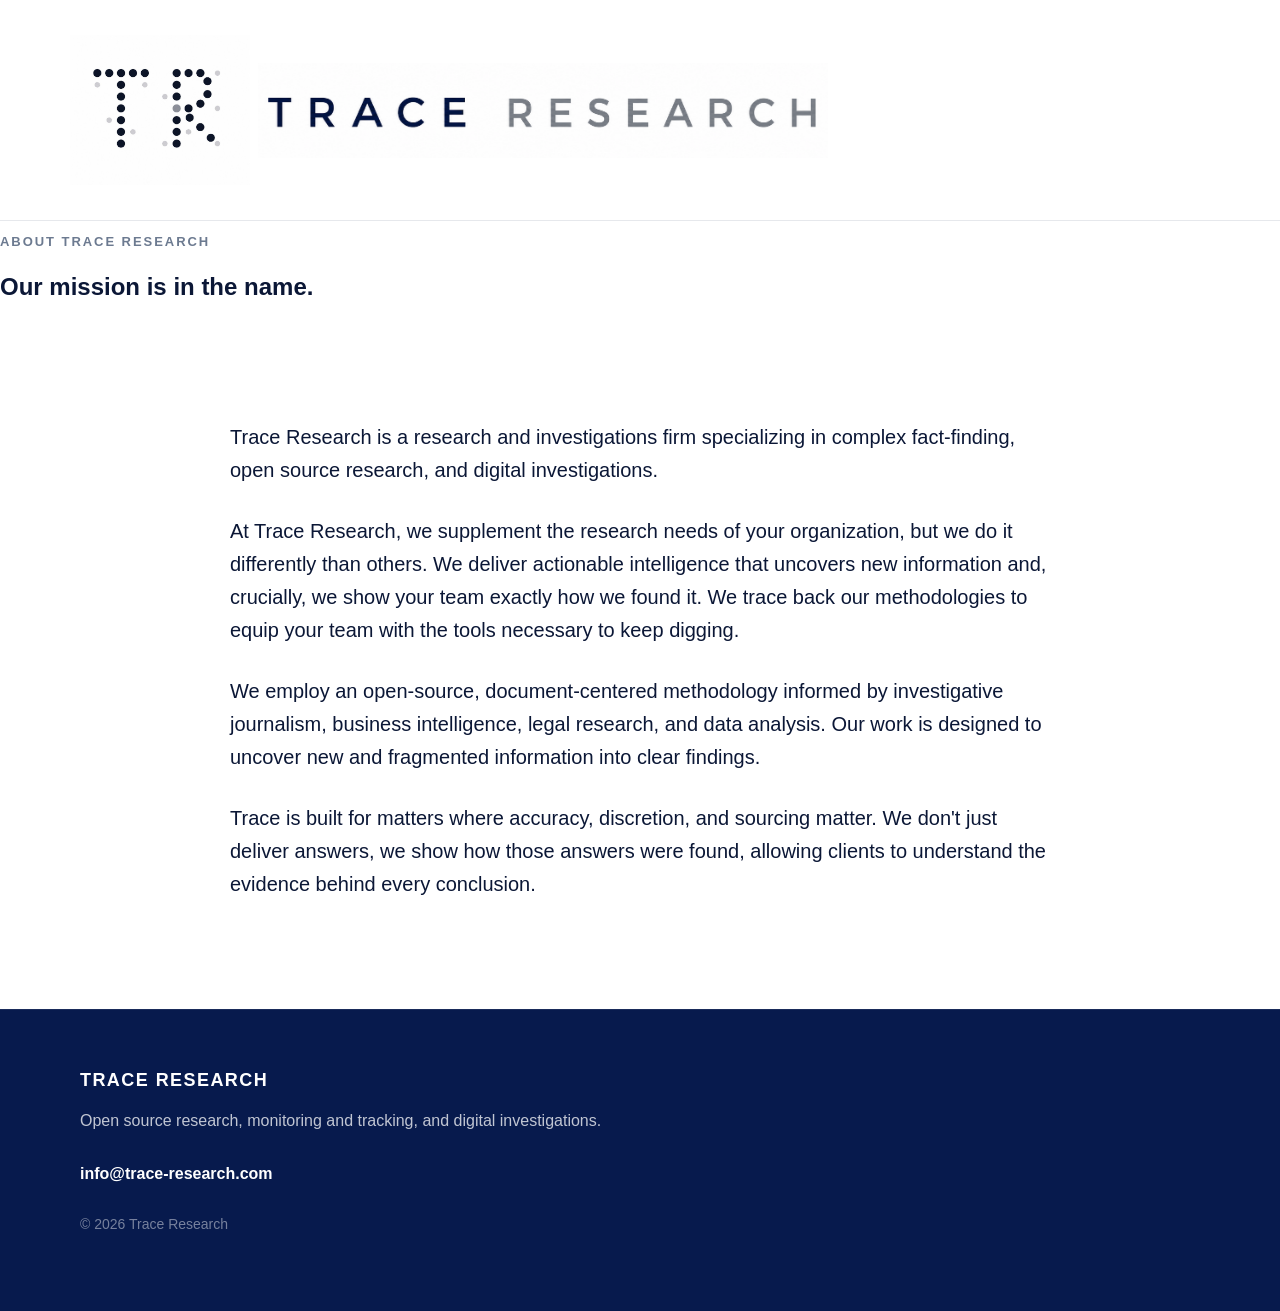
==== commit 5d59830f: "update index page" ====
--- a/index.html
+++ b/index.html
@@ -22,78 +22,33 @@
   </nav>
 </header>
 
-<section class="hero">
+<section class="about-hero">
+  <p class="eyebrow">About Trace Research</p>
+  <h1>Our mission is in the name.</h1>
+</section>
 
-    <div class="hero-layout">
+<section class="about-content">
 
-    <div class="hero-content">
-        <!-- your text -->
-    </div>
+  <p class="about-lead">
+    Trace Research is a research and investigations firm specializing in complex fact-finding, open source research, and digital investigations. 
+  </p>
 
-    <div class="hero-graphic">
-    <div class="dot-grid"></div>
-</div>
+  <p>
+At Trace Research, we supplement the research needs of your organization, but we do it differently than others. We deliver actionable intelligence that uncovers new information and, crucially, we show your team exactly how we found it. We trace back our methodologies to equip your team with the tools necessary to keep digging.
+  </p>
 
-</div>
+  <p>
+We employ an open-source, document-centered methodology informed by investigative journalism, business intelligence, legal research, and data analysis. Our work is designed to uncover new and fragmented information into clear findings.
+  </p>
 
-   <section class="hero">
-
-    <div class="eyebrow">
-        Intelligence • Litigation Support • Due Diligence
-    </div>
-
-    <h1>Intelligence for high-stakes decisions.</h1>
-
-    <p class="hero-intro">
-        Independent investigative support for organizations and individuals facing complex legal, financial, reputational, and strategic questions.
-    </p>
-
-    <p>
-        Trace Research provides investigative research, strategic intelligence, and due diligence services for law firms, investors, nonprofit organizations, and corporate clients. 
-    </p>
+  <p>
+Trace is built for matters where accuracy, discretion, and sourcing matter. We don't just deliver answers, we show how those answers were found, allowing clients to understand the evidence behind every conclusion.
+  </p>
 
 </section>
 
-</div>
+<section class="about-proof-grid">
 
-<div class="hero-graphic">
-  <div class="dot-grid"></div>
-</div>
-
-</section>
-
-</section>
-
-<section class="services-preview">
-
-    <div class="card">
-        <h2>Strategic Intelligence</h2>
-        <p>
-           Open-source intelligence.
-           Corporate intelligence.
-           Stakeholder mapping.
-           Media and public record analysis. 
-        </p>
-    </div>
-
-    <div class="card">
-        <h2>Monitoring and Research</h2>
-        <p>
-          Issue monitoring.
-          Regulatory tracking.
-          Emerging risk analysis. 
-        </p>
-    </div>
-
-    <div class="card">
-        <h2>Due Diligence</h2>
-        <p>
-            Counterparty investigations.
-            Executive background research.
-            Corporate ownership analysis.
-            Regulatory and litigation review.
-        </p>
-    </div>
 
 </section>
 
@@ -102,8 +57,7 @@
         <h3>Trace Research</h3>
 
         <p>
-            Independent investigative research, strategic intelligence,
-            and due diligence services.
+            Open source research, monitoring and tracking, and digital investigations. 
         </p>
 
         <a href="mailto:info@trace-research.com">
@@ -115,5 +69,3 @@
         </p>
     </div>
 </footer>
-</body>
-</html>
